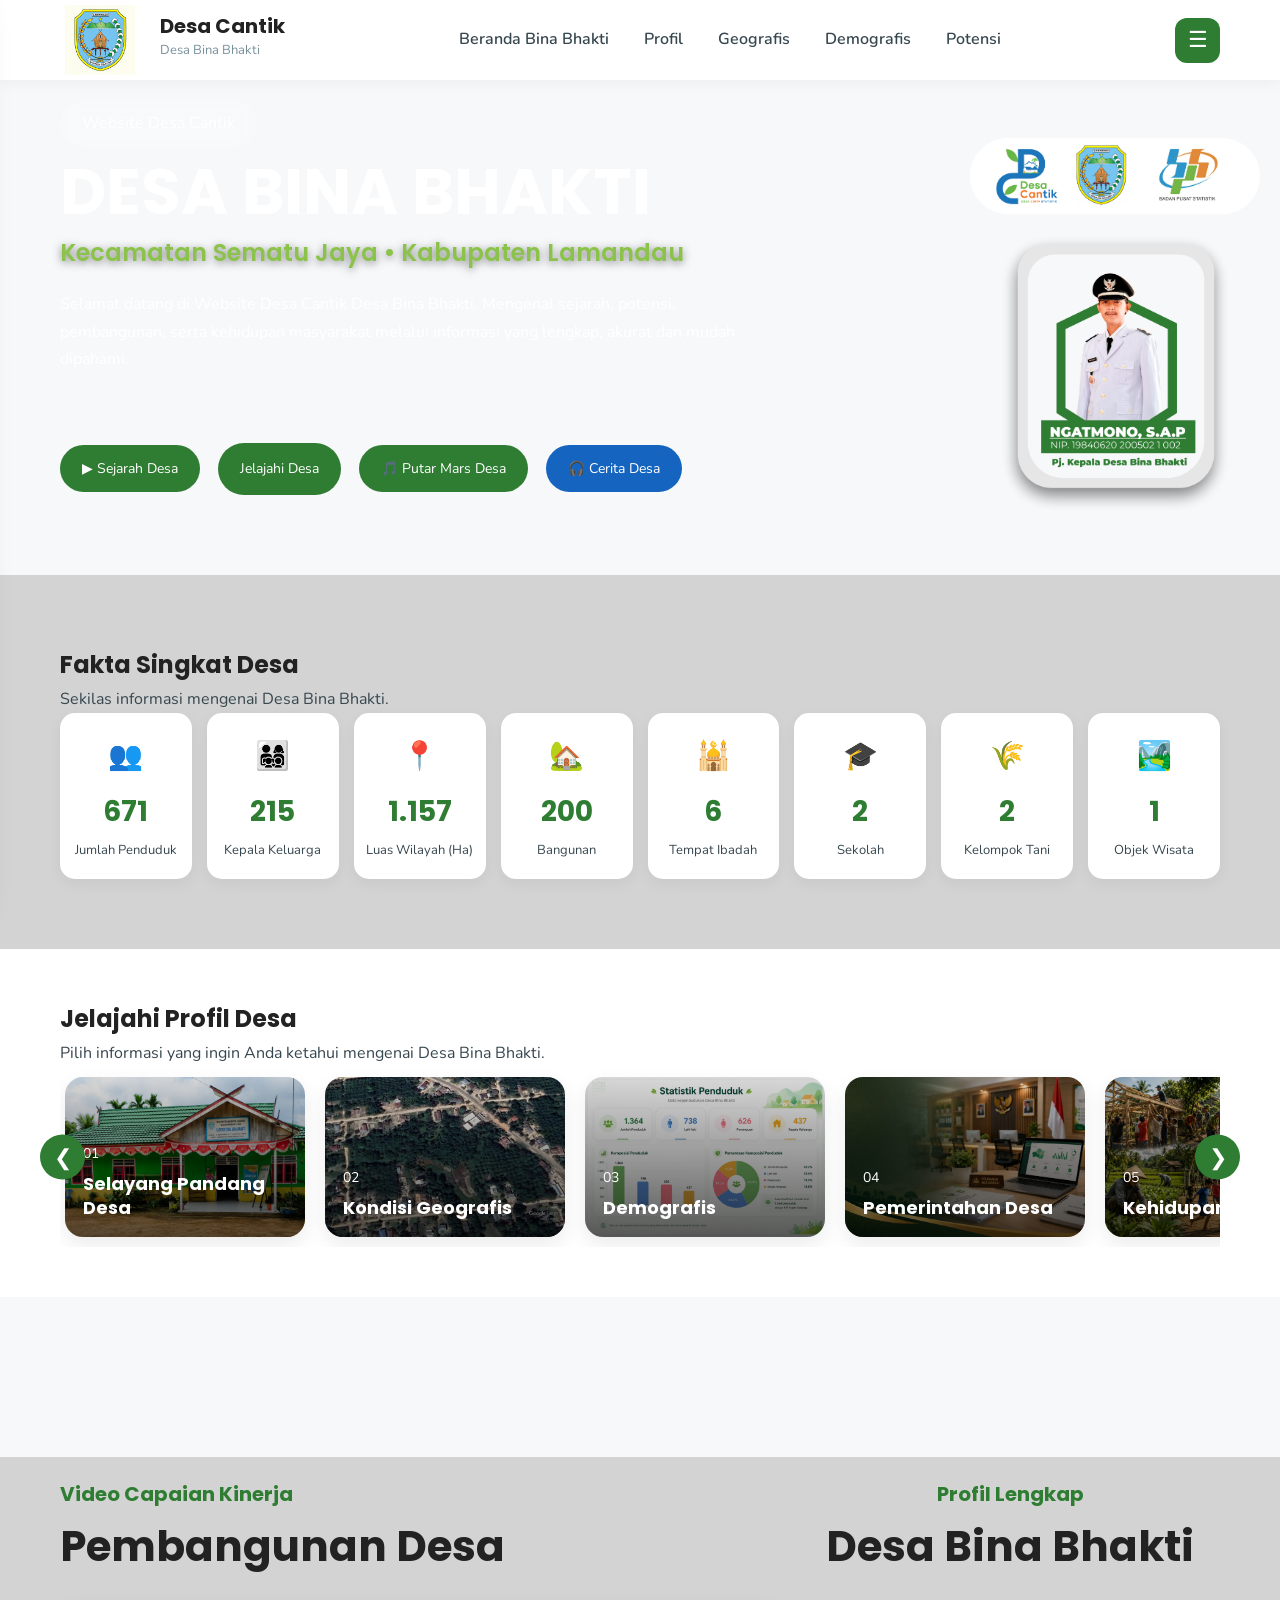
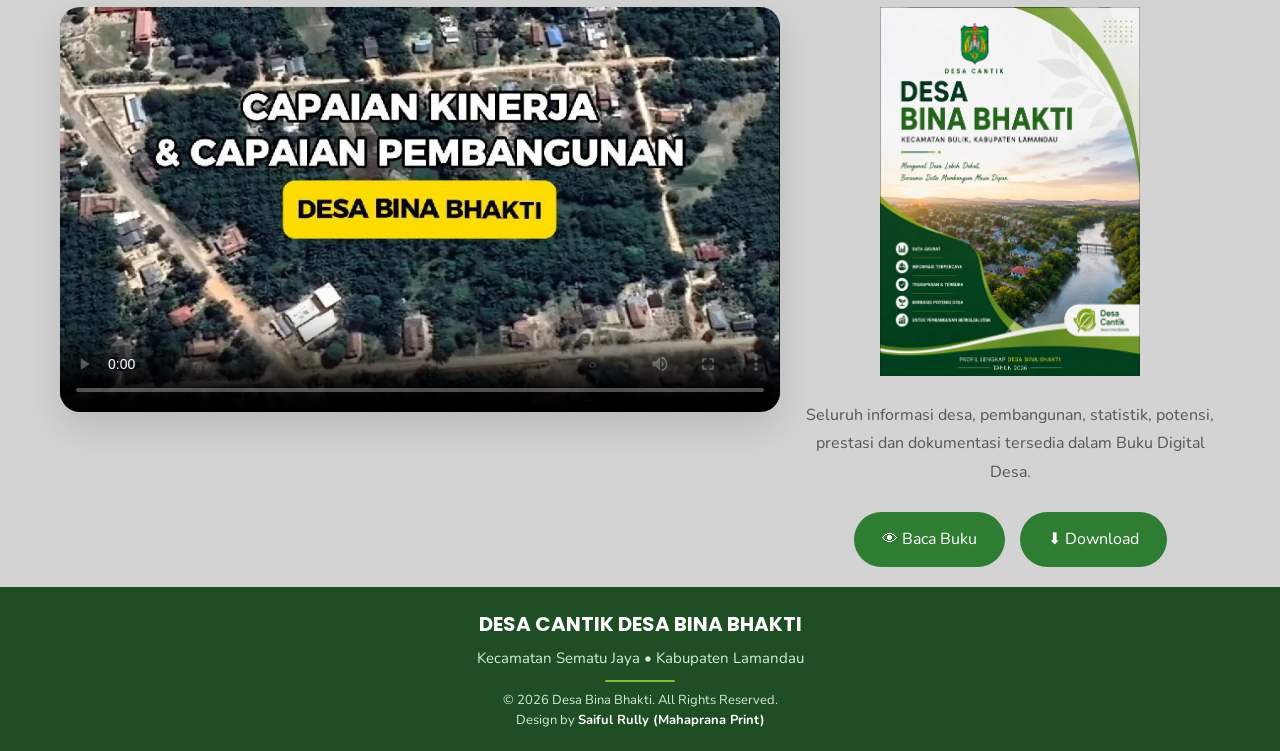
==== index.html @ 1123579a "Website Desa Cantik Bina Bhakti" ====
<!DOCTYPE html>
<html lang="id">

<head>

    <meta charset="UTF-8">
    <meta name="viewport" content="width=device-width, initial-scale=1.0">

    <title>Desa Cantik | Desa Bina Bhakti</title>

    <meta name="description" content="Website Desa Cantik Desa Bina Bhakti">

    <link rel="stylesheet" href="assets/style.css">

</head>

<body>

    <!-- =========================
         HEADER
    ========================== -->

    <header id="header">

    <div class="container">

        <div class="navbar">

            <!-- Logo -->

            <a href="#" class="logo" data-page="home">

                <img src="img/logo.gif" alt="Logo Desa">

                <div>

                    <h2>Desa Cantik</h2>

                    <span>Desa Bina Bhakti</span>

                </div>

            </a>

            <!-- Menu Desktop -->

            <nav class="menu">

                <a href="https://binabhakti.id/">Beranda Bina Bhakti</a>

                <a href="pages/profil.html" data-page="profil">Profil</a>

                <a href="pages/geografis.html" data-page="geografis">Geografis</a>

                <a href="pages/demografis.html" data-page="demografis">Demografis</a>

                <a href="pages/potensi.html" data-page="potensi">Potensi</a>


            </nav>

            <!-- Tombol Sidebar -->

            <button id="menuButton" onclick="toggleSidebar()">

                ☰

            </button>

        </div>

    </div>

</header>


    <!-- =========================
         SIDEBAR
    ========================== -->

    <aside id="sidebar">

    <div class="sidebar-header">

        <img src="img/logo.png" alt="Logo Desa">

        <h2>Desa Cantik</h2>

        <p>Desa Bina Bhakti</p>

    </div>

    <nav class="sidebar-menu">

        <a href="https://binabhakti.id/">🏠 Beranda</a>

        <a href="pages/profil.html" data-page="profil">📖 Profil Desa</a>

        <a href="pages/geografis.html" data-page="geografis">🗺 Geografis</a>

        <a href="pages/demografis.html" data-page="demografis">👨 Demografis</a>

        <a href="pages/pemerintahan.html" data-page="pemerintahan">🏛 Pemerintahan</a>

        <a href="pages/masyarakat.html" data-page="sosial">🤝 Sosial</a>

        <a href="pages/ekonomi.html" data-page="ekonomi">💰 Ekonomi</a>

        <a href="pages/potensi.html" data-page="potensi">🌾 Potensi</a>

        <a href="pages/pembangunan.html" data-page="pembangunan">🚧 Pembangunan</a>

        <a href="pages/desa-cantik.html" data-page="desa-cantik">📊 Desa Cantik</a>

        <a href="pages/prestasi.html" data-page="prestasi">🏆 Prestasi</a>

        <a href="pages/penutup.html" data-page="penutup">📞 Penutup</a>

    </nav>

</aside>
<div id="overlay" onclick="closeSidebar()"></div>


    <!-- =========================
         HERO
    ========================== -->

<section class="hero">

    <!-- Background Video -->

    <video class="hero-video"
           autoplay
           muted
           loop
           playsinline>

        <source src="video/hero.mp4" type="video/mp4">

    </video>

    <!-- Overlay -->

    <div class="hero-overlay"></div>

    <!-- Isi Hero -->

    <div class="container">

        <div class="hero-content">

            <span class="hero-tag">
                Website Desa Cantik
            </span>

            <h1>DESA BINA BHAKTI</h1>

            <h3>Kecamatan Sematu Jaya • Kabupaten Lamandau</h3>

            <p>
                Selamat datang di Website Desa Cantik Desa Bina Bhakti.
                Mengenal sejarah, potensi, pembangunan,
                serta kehidupan masyarakat melalui informasi
                yang lengkap, akurat dan mudah dipahami.
            </p>

            <div class="hero-button">

                <div class="hero-button">


    <button class="btn" onclick="openModal()">

        ▶ Sejarah Desa

    </button>



    <a href="#statistik" class="btn btn-outline">

        Jelajahi Desa

    </a>



    <button class="btn btn-mars"
            onclick="playMars()"
            id="marsBtn">

        🎵 Putar Mars Desa

    </button>



    <button class="btn btn-cerita"
            onclick="playCerita()"
            id="ceritaBtn">

        🎧 Cerita Desa

    </button>



</div>





<audio id="marsAudio">

    <source src="audio/mars-desa.mp3"
            type="audio/mpeg">

</audio>



<audio id="ceritaAudio">

    <source src="audio/cerita-desa.mp3"
            type="audio/mpeg">

</audio>

        <!-- FOTO KEPALA DESA -->

        <img src="img/kepala-desa.png"
             alt="Kepala Desa"
             class="hero-kades">

    </div>

</section>

<!-- =========================
     FAKTA SINGKAT DESA
========================== -->

<section id="statistik">

    <div class="container">

        <div class="section-title">

            <h2>Fakta Singkat Desa</h2>

            <p>

                Sekilas informasi mengenai Desa Bina Bhakti.

            </p>

        </div>

        <div class="fakta-grid">


    <div class="fakta-card">

        <div class="icon">👥</div>

        <h3 class="counter" data-target="1364">0</h3>

        <span>Jumlah Penduduk</span>

    </div>





    <div class="fakta-card">

        <div class="icon">👨‍👩‍👧‍👦</div>

        <h3 class="counter" data-target="437">0</h3>

        <span>Kepala Keluarga</span>

    </div>





    <div class="fakta-card">

        <div class="icon">📍</div>

        <h3 class="counter" data-target="2353">0</h3>

        <span>Luas Wilayah (Ha)</span>

    </div>





    <div class="fakta-card">

        <div class="icon">🏡</div>

        <h3 class="counter" data-target="405">0</h3>

        <span>Bangunan</span>

    </div>





    <div class="fakta-card">

        <div class="icon">🕌</div>

        <h3 class="counter" data-target="12">0</h3>

        <span>Tempat Ibadah</span>

    </div>





    <div class="fakta-card">

        <div class="icon">🎓</div>

        <h3 class="counter" data-target="4">0</h3>

        <span>Sekolah</span>

    </div>





    <div class="fakta-card">

        <div class="icon">🌾</div>

        <h3 class="counter" data-target="3">0</h3>

        <span>Kelompok Tani</span>

    </div>





    <div class="fakta-card">

        <div class="icon">🏞️</div>

        <h3 class="counter" data-target="1">0</h3>

        <span>Objek Wisata</span>

    </div>


</div>

</section>

<!-- ==========================================================
     JELAJAHI PROFIL DESA
========================================================== -->

<section id="jelajah">

    <div class="container">

        <div class="section-title">

            <h2>Jelajahi Profil Desa</h2>

            <p>
                Pilih informasi yang ingin Anda ketahui mengenai Desa Bina Bhakti.
            </p>

        </div>

        <div class="jelajah-wrapper">

            <button class="slider-btn prev" onclick="slideJelajah(-300)">
                ❮
            </button>

            <div class="jelajah-slider" id="jelajahSlider">

                <a href="pages/profil.html"
                    class="jelajah-card">
                    <div class="card-image profil-img"></div>
                    <div class="card-overlay"></div>
                    <div class="card-content">
                        <span>01</span>
                        <h3>Selayang Pandang Desa</h3>
                    </div>
                </a>

                <a href="pages/geografis.html"
                    class="jelajah-card">
                    <div class="card-image geografis-img"></div>
                    <div class="card-overlay"></div>
                    <div class="card-content">
                        <span>02</span>
                        <h3>Kondisi Geografis</h3>
                    </div>
                </a>

                <a href="pages/demografis.html"
                    class="jelajah-card">
                    <div class="card-image demografis-img"></div>
                    <div class="card-overlay"></div>
                    <div class="card-content">
                        <span>03</span>
                        <h3>Demografis</h3>
                    </div>
                </a>

                <a href="pages/pemerintahan.html"
                    class="jelajah-card">
                    <div class="card-image pemerintahan-img"></div>
                    <div class="card-overlay"></div>
                    <div class="card-content">
                        <span>04</span>
                        <h3>Pemerintahan Desa</h3>
                    </div>
                </a>

                <a href="pages/masyarakat.html"
                    class="jelajah-card">
                    <div class="card-image masyarakat-img"></div>
                    <div class="card-overlay"></div>
                    <div class="card-content">
                        <span>05</span>
                        <h3>Kehidupan Sosial</h3>
                    </div>
                </a>

                <a href="pages/ekonomi.html"
                    class="jelajah-card">
                    <div class="card-image ekonomi-img"></div>
                    <div class="card-overlay"></div>
                    <div class="card-content">
                        <span>06</span>
                        <h3>Perekonomian Desa</h3>
                    </div>
                </a>

                <a href="pages/sarana.html"
                    class="jelajah-card">
                    <div class="card-image sarana-img"></div>
                    <div class="card-overlay"></div>
                    <div class="card-content">
                        <span>07</span>
                        <h3>Sarana & Prasarana</h3>
                    </div>
                </a>

                <a href="pages/potensi.html"
                    class="jelajah-card">
                    <div class="card-image potensi-img"></div>
                    <div class="card-overlay"></div>
                    <div class="card-content">
                        <span>08</span>
                        <h3>Potensi Desa</h3>
                    </div>
                </a>

                <a href="pages/pembangunan.html"
                    class="jelajah-card">
                    <div class="card-image pembangunan-img"></div>
                    <div class="card-overlay"></div>
                    <div class="card-content">
                        <span>09</span>
                        <h3>Pembangunan Desa</h3>
                    </div>
                </a>

                <a href="pages/desa-cantik.html"
                    class="jelajah-card">
                    <div class="card-image desa-cantik-img"></div>
                    <div class="card-overlay"></div>
                    <div class="card-content">
                        <span>10</span>
                        <h3>Statistik Desa</h3>
                    </div>
                </a>

                <a href="pages/desa-cantik.html"
                    class="jelajah-card">
                    <div class="card-image prestasi-img"></div>
                    <div class="card-overlay"></div>
                    <div class="card-content">
                        <span>11</span>
                        <h3>Prestasi & Penghargaan</h3>
                    </div>
                </a>

                
                <a href="pages/desa-cantik.html"
                    class="jelajah-card">
                    <div class="card-image penutup-img"></div>
                    <div class="card-overlay"></div>
                    <div class="card-content">
                        <span>12</span>
                        <h3>Penutup</h3>
                    </div>
                </a>

            </div>

            <button class="slider-btn next" onclick="slideJelajah(300)">
                ❯
            </button>

        </div>

    </div>

</section>

    <!-- =========================
         VIDEO SEJARAH
    ========================== -->

    <section id="video">

    </section>


<!-- ==========================================================
     VIDEO & BUKU DIGITAL
========================================================== -->

<section id="ebook">

    <div class="container">

        <div class="ebook-grid">

            <!-- ================= VIDEO ================= -->

            <div class="video-box">

                <h2>Video Capaian Kinerja</h2>

                <h1>Pembangunan Desa</h1>

                <div class="video-preview">

                    <video
                        controls
                        poster="img/video-cover.webp">

                        <source src="video/pembangunan.mp4" type="video/mp4">

                    </video>

                </div>

            </div>

            <!-- ================= PDF ================= -->

            <div class="pdf-box">

                <h2>Profil Lengkap</h2>

                <h1>Desa Bina Bhakti</h1>

                <img
                    src="img/ebook-cover.webp"
                    class="pdf-cover"
                    alt="Buku Digital">

                <p>

                    Seluruh informasi desa,
                    pembangunan,
                    statistik,
                    potensi,
                    prestasi
                    dan dokumentasi
                    tersedia dalam
                    Buku Digital Desa.

                </p>

                <div class="ebook-button">

                    <a href="dokumen/profil-desa.pdf"
                       target="_blank"
                       class="btn">

                        👁 Baca Buku

                    </a>

                    <a href="dokumen/profil-desa.pdf"
                       download
                       class="btn btn-outline">

                        ⬇ Download

                    </a>

                </div>

            </div>

        </div>

    </div>

</section>

    <!-- =========================
         AUDIO PLAYER
    ========================== -->

    <div id="audioPlayer">

    </div>


    <!-- =========================
         LOADING
    ========================== -->

    <div id="loading">

    </div>


<!-- =========================
     MODAL VIDEO
========================== -->

<div id="modal">

    <div class="modal-content">

        <button class="close-modal" onclick="closeModal()">

            ✕

        </button>

        <video
            id="videoSejarah"
            controls
            preload="metadata"
            playsinline>

            <source src="video/sejarah-desa.mp4" type="video/mp4">

            Browser Anda tidak mendukung video.

        </video>

    </div>

</div>


    <!-- =========================
         BACK TO TOP
    ========================== -->

    <button id="backToTop">

        ↑

    </button>


    <!-- =========================
         JAVASCRIPT
    ========================== -->

    <script src="assets/app.js"></script>

</body>

</html>

<!-- ==========================================================
     FOOTER
========================================================== -->

<footer class="footer">

    <div class="container">

        <h3>DESA CANTIK DESA BINA BHAKTI</h3>

        <p>
            Kecamatan Sematu Jaya • Kabupaten Lamandau
        </p>

        <div class="footer-line"></div>

        <small>

            © 2026 Desa Bina Bhakti. All Rights Reserved.<br>
            Design by <strong>Saiful Rully (Mahaprana Print)</strong>

        </small>

    </div>

</footer>
---- assets/style.css ----
/* ==========================================================
   DESA CANTIK FRAMEWORK
   STYLE.CSS
========================================================== */


/* ==========================================================
   IMPORT FONT
========================================================== */

@import url('https://fonts.googleapis.com/css2?family=Poppins:wght@300;400;500;600;700;800&family=Nunito:wght@300;400;500;600;700;800&display=swap');


/* ==========================================================
   ROOT
========================================================== */

:root{

    --primary:#2E7D32;
    --primary-dark:#1B5E20;
    --primary-light:#66BB6A;

    --white:#FFFFFF;
    --black:#222222;

    --bg:#F7F8FA;

    --text:#37474F;
    --text-light:#78909C;

    --border:#E5E7EB;

    --shadow:0 8px 25px rgba(0,0,0,.08);

    --radius:18px;

    --transition:.3s;

    --container:1200px;

}


/* ==========================================================
   RESET
========================================================== */

*{

    margin:0;
    padding:0;
    box-sizing:border-box;

}

html{

    scroll-behavior:smooth;

}

body{

    font-family:'Nunito',sans-serif;

    font-size:16px;

    color:var(--text);

    background:var(--bg);

    overflow-x:hidden;

    line-height:1.7;

}


/* ==========================================================
   CONTAINER
========================================================== */

.container{

    width:100%;

    max-width:var(--container);

    margin:auto;

    padding:0 20px;

}


/* ==========================================================
   IMAGE
========================================================== */

img{

    width:100%;

    display:block;

}


/* ==========================================================
   LINK
========================================================== */

a{

    color:inherit;

    text-decoration:none;

}


/* ==========================================================
   BUTTON
========================================================== */

button{

    border:none;

    outline:none;

    cursor:pointer;

    font-family:inherit;

}


/* ==========================================================
   HEADER
========================================================== */

#header{

    position:fixed;

    top:0;

    left:0;

    width:100%;

    height:80px;

    background:rgba(255,255,255,.95);

    backdrop-filter:blur(15px);

    box-shadow:0 2px 15px rgba(0,0,0,.05);

    z-index:999;

}

.navbar{

    height:80px;

    display:flex;

    justify-content:space-between;

    align-items:center;

}

/* ==========================================================
   LOGO
========================================================== */

.logo{

    display:flex;

    align-items:center;

    gap:20px;

}

.logo img{

    width:80px;

    height:70px;

    object-fit:contain;

}

.logo h2{

    font-size:20px;

    line-height:1;

}

.logo span{

    font-size:13px;

    color:var(--text-light);

}

/* ==========================================================
   MENU
========================================================== */

.menu{

    display:flex;

    gap:35px;

}

.menu a{

    font-weight:600;

    transition:.3s;

}

.menu a:hover{

    color:var(--primary);

}

/* ==========================================================
   MENU BUTTON
========================================================== */

#menuButton{

    width:45px;

    height:45px;

    border-radius:12px;

    background:var(--primary);

    color:#fff;

    font-size:22px;

    display:flex;

    justify-content:center;

    align-items:center;

}

/* ==========================================================
   MOBILE
========================================================== */

@media(max-width:992px){

    .menu{

        display:none;

    }

}


/* ==========================================================
   SIDEBAR
========================================================== */

#sidebar{

    position:fixed;

    top:0;

    left:-300px;

    width:280px;

    height:100vh;

    background:#FFFFFF;

    box-shadow:0 10px 30px rgba(0,0,0,.15);

    transition:.35s;

    z-index:2000;

    overflow-y:auto;

}

#sidebar.active{

    left:0;

}


/* HEADER */

.sidebar-header{

    padding:35px 25px;

    text-align:center;

    border-bottom:1px solid #EEEEEE;

}

.sidebar-header img{

    width:80px;

    margin:auto;

    margin-bottom:15px;

}

.sidebar-header h2{

    font-size:22px;

}

.sidebar-header p{

    color:var(--text-light);

}


/* MENU */

.sidebar-menu{

    display:flex;

    flex-direction:column;

    padding:15px;

}

.sidebar-menu a{

    padding:15px 18px;

    margin-bottom:8px;

    border-radius:12px;

    transition:.3s;

    font-weight:600;

}

.sidebar-menu a:hover{

    background:var(--primary);

    color:#FFFFFF;

}


/* ==========================================================
   CONTENT
========================================================== */

#content{

    min-height:100vh;

    margin-top:80px;

}


/* ==========================================================
   SECTION
========================================================== */

section{

    padding:80px 0;

}


/* ==========================================================
   TITLE
========================================================== */

h1,h2,h3,h4{

    font-family:'Poppins',sans-serif;

    color:var(--black);

}


/* ==========================================================
   CARD
========================================================== */

.card{

    background:#fff;

    border-radius:var(--radius);

    box-shadow:var(--shadow);

    padding:30px;

}


/* ==========================================================
   BUTTON
========================================================== */

.btn{

    display:inline-block;

    padding:14px 28px;

    background:var(--primary);

    color:#fff;

    border-radius:50px;

    transition:var(--transition);

}

.btn:hover{

    background:var(--primary-dark);

}


/* ==========================================================
   FOOTER
========================================================== */

#footer{

    background:#fff;

    padding:60px 0;

}


/* ==========================================================
   AUDIO
========================================================== */

#audioPlayer{

    position:fixed;

    bottom:20px;

    left:20px;

    z-index:900;

}


/* ==========================================================
   MODAL VIDEO
========================================================== */

#modal{

    position:fixed;

    inset:0;

    display:none;

    justify-content:center;

    align-items:center;

    background:rgba(0,0,0,.85);

    z-index:9999;

}

.modal-content{

    width:90%;

    max-width:900px;

    position:relative;

}

.modal-content video{

    width:100%;

    border-radius:15px;

    display:block;

}

.close-modal{

    position:absolute;

    top:15px;

    right:15px;

    width:50px;

    height:50px;

    border:none;

    border-radius:50%;

    background:rgba(0,0,0,.65);

    color:#FFFFFF;

    font-size:24px;

    cursor:pointer;

    z-index:10000;

    transition:.3s;

}

.close-modal:hover{

    background:#E53935;

    transform:rotate(90deg);

}

/* ==========================================================
   LOADING
========================================================== */

#loading{

    position:fixed;

    inset:0;

    background:#fff;

    display:flex;

    justify-content:center;

    align-items:center;

    z-index:99999;

}


/* ==========================================================
   BACK TO TOP
========================================================== */

#backToTop{

    position:fixed;

    right:25px;

    bottom:25px;

    width:50px;

    height:50px;

    border-radius:50%;

    background:var(--primary);

    color:#fff;

    display:none;

}


/* ==========================================================
   RESPONSIVE
========================================================== */

@media(max-width:992px){

    .container{

        padding:0 16px;

    }

}

@media(max-width:768px){

    section{

        padding:60px 0;

    }

}

@media(max-width:576px){

    body{

        font-size:15px;

    }

}



/* ==========================================================
   HERO
========================================================== */

.hero{

    position:relative;

    display:flex;

    align-items:center;

    overflow:hidden;

    padding:100px 0 80px;

}

.hero-video{

    position:absolute;

    top:0;

    left:0;

    width:100%;

    height:80%;

    object-fit:cover;

}

.hero-overlay{

    position:absolute;

    inset:0;

}

.hero-content{

    position:relative;

    z-index:2;

    max-width:900px;

    color:#fff;

}

.hero-tag{

    display:inline-block;

    padding:10px 22px;

    border-radius:50px;

    background:rgba(255,255,255,.15);

    backdrop-filter:blur(8px);

    margin-bottom:10px;

}

.hero h1{

    font-size:64px;

    margin-bottom:5px;

    line-height:1.1;

    color:#fff;

}

.hero h3{

    font-size:24px;

    font-weight:600;

    margin-bottom:18px;

    color:#8BC34A;

    text-shadow:0 2px 8px rgba(0,0,0,.5);

}

.hero p{

    max-width:700px;

    line-height:1.7;

    margin-bottom:28px;

}

/* ==========================================================
   HERO BUTTON
========================================================== */

.hero-button{

    display:flex;

    align-items:center;

    gap:18px;

    flex-wrap:nowrap;

    margin-top:35px;

}


.hero-button .btn{

    padding:14px 22px;

    font-size:14px;

    white-space:nowrap;

}


.hero .container{

    position:relative;

}

.hero-kades{

    position:absolute;

    right:-400px;

    bottom:-30px;

    width:270px;

    z-index:5;

}


.hero-kades{

    position:absolute;

    right:-300px;

    bottom:-30px;

    width:290px;

    z-index:5;

}
/* ==========================================================
   HERO LOGO
========================================================== */

.hero-logo{

    width:130px;

    height:130px;

    margin:0 auto 25px;

}

.hero-logo img{

    width:100%;

    height:100%;

    object-fit:contain;

    display:block;

    filter:drop-shadow(0 8px 20px rgba(0,0,0,.35));

}

/* ==========================================================
   HERO MUSIC
========================================================== */

.hero-music{

    margin-top:25px;

}


.hero-music button{

    border:none;

    padding:14px 28px;

    border-radius:40px;

    background:rgba(14, 255, 54, 0.18);

    backdrop-filter:rgba(14, 255, 54, 0.18);

    color:#226d00;

    font-size:16px;

    cursor:pointer;

    transition:.3s;

}


.hero-music button:hover{

    background:#00ff6a;

    color:#2E7D32;

    transform:translateY(-3px);

}

/* ==========================================================
   BUTTON CERITA DESA
========================================================== */


.btn-cerita{

    background:#1565C0 !important;

    color:#FFFFFF !important;

}


.btn-cerita:hover{

    background:#FFFFFF !important;

    color:#1565C0 !important;

}

/* ==========================================================
   FAKTA SINGKAT
========================================================== */

#statistik{

    padding:70px 0;

    background:#d3d3d3;

}

.fakta-grid{

    display:grid;

    grid-template-columns:repeat(8,1fr);

    gap:15px;

}

.fakta-card{

    background:#FFFFFF;

    border-radius:15px;

    padding:20px 10px;

    text-align:center;

    box-shadow:0 5px 15px rgba(0,0,0,.05);

    transition:.3s;

}

.fakta-card:hover{

    transform:translateY(-8px);

}

.fakta-card .icon{

    font-size:28px;

    margin-bottom:8px;

}

.fakta-card h3{

    font-size:28px;

    color:#2E7D32;

    margin-bottom:5px;

}

.fakta-card span{

    display:block;

    font-size:13px;

    line-height:1.4;

}

@media(max-width:800px){

    .fakta-grid{

        grid-template-columns:repeat(4,1fr);

    }

}

@media(max-width:768px){

    .fakta-grid{

        grid-template-columns:repeat(2,1fr);

    }

}

/* ==========================================================
   JELAJAHI DESA
========================================================== */

#jelajah{

    padding: 50px 0;

    background:#fff;

}

.jelajah-wrapper{

    position:relative;

}

.jelajah-slider{

    display:flex;

    gap:20px;

    overflow-x:auto;

    scroll-behavior:smooth;

    scrollbar-width:none;

    padding:10px 5px;

}

.jelajah-slider::-webkit-scrollbar{

    display:none;

}

.jelajah-card{

    flex:0 0 240px;

    height:160px;

    position:relative;

    border-radius:18px;

    overflow:hidden;

    box-shadow:0 8px 20px rgba(0,0,0,.08);

    transition:.3s;

}

.jelajah-card:hover{

    transform:translateY(-6px);

}

.card-image{

    position:absolute;

    inset:0;

    background:#d9e5d9;

}

.card-overlay{

    position:absolute;

    inset:0;

    background:linear-gradient(rgba(0,0,0,.15),rgba(0,0,0,.65));

}

.card-content{

    position:absolute;

    left:18px;

    right:18px;

    bottom:18px;

    z-index:2;

    color:#fff;

}

.card-content span{

    font-size:14px;

}

.card-content h3{

    color:#fff;

    font-size:18px;

    margin-top:5px;

    line-height:1.3;

}

.slider-btn{

    position:absolute;

    top:50%;

    transform:translateY(-50%);

    width:45px;

    height:45px;

    border-radius:50%;

    background:#2E7D32;

    color:#fff;

    font-size:22px;

    z-index:20;

    cursor:pointer;

}

.prev{

    left:-20px;

}

.next{

    right:-20px;

}

@media(max-width:768px){

    .slider-btn{

        display:none;

    }

}

/* ==========================================================
   FOTO CARD JELAJAH
========================================================== */


/* 01 SELAYANG PANDANG */

.profil-img{

    background-image:url("../img/kantor-desa.webp");

    background-size:cover;

    background-position:center;

}



/* 02 GEOGRAFIS */

.geografis-img{

    background-image:url("../img/geografis.webp");

    background-size:cover;

    background-position:center;

}

/* 03 DEMOGRAFIS */

.demografis-img{

    background-image:url("../img/demografis-banner.webp");

    background-size:cover;

    background-position:center;

}

/* 04 PEMERINTAHAN */

.pemerintahan-img{

    background-image:url("../img/pemerintahan.webp");

    background-size:cover;

    background-position:center;

}

/* 05 SOSIAL */

.masyarakat-img{

    background-image:url("../img/masyarakat.webp");

    background-size:cover;

    background-position:center;

}

/* 06 ekonomi */

.ekonomi-img{

    background-image:url("../img/perekonomian.webp");

    background-size:cover;

    background-position:center;

}

/* 07 sarana */

.sarana-img{

    background-image:url("../img/sarana.webp");

    background-size:cover;

    background-position:center;

}

/* 07 Potensi */

.potensi-img{

    background-image:url("../img/potensi.webp");

    background-size:cover;

    background-position:center;

}

/* 08 pembangunan */

.pembangunan-img{

    background-image:url("../img/pembangunan.webp");

    background-size:cover;

    background-position:center;

}

/* 09 desa cantik */

.desa-cantik-img{

    background-image:url("../img/desa-cantik.webp");

    background-size:cover;

    background-position:center;

}

/* 10 prestasi */

.prestasi-img{

    background-image:url("../img/juara.webp");

    background-size:cover;

    background-position:center;

}

/* 11 penutup */

.penutup-img{

    background-image:url("../img/penutup.webp");

    background-size:cover;

    background-position:center;

}

/*====================================================
    VIDEO & EBOOK
====================================================*/

#ebook{

    padding: 20px 0;

    background:#d3d3d3;

}

.ebook-grid{

    display:grid;

    grid-template-columns:1fr 420px;

    gap:20px;

    align-items:start;

}

.video-box h2,
.pdf-box h2{

    color:#2E7D32;

    font-size:20px;

    margin-bottom:0px;

}

.video-box h1,
.pdf-box h1{

    font-size:42px;

    margin-bottom:25px;

}

.video-preview{

    border-radius:20px;

    overflow:hidden;

    box-shadow:0 15px 35px rgba(0,0,0,.12);

}

.video-preview video{

    width:100%;

    display:block;

}

.pdf-box{

    text-align:center;

}

.pdf-cover{

    width:260px;

    margin:auto;

    display:block;

    margin-bottom:25px;

}

.pdf-box p{

    line-height:1.8;

    margin-bottom:25px;

    color:#555;

}

.ebook-button{

    display:flex;

    justify-content:center;

    gap:15px;

    flex-wrap:wrap;

}

@media(max-width:992px){

    .ebook-grid{

        grid-template-columns:1fr;

    }

    .video-box{

        margin-bottom:50px;

    }

    .pdf-cover{

        width:220px;

    }

}

/* ==========================================================
   FOOTER
========================================================== */

.footer{

    background:#1F4E24;

    color:#FFFFFF;

    text-align:center;

    padding:20px 20px;

}

.footer h3{

    color:#FFFFFF !important;

    font-size:20px;

    margin:0 0 5px;

}

.footer p{

    color:#D8EAD8;

    margin:0;

    font-size:15px;

}

.footer-line{

    width:70px;

    height:2px;

    background:#7BC043;

    margin:8px auto;

    border-radius:20px;

}

.footer small{

    display:block;

    color:#D8EAD8;

    font-size:13px;

    line-height:1.6;

}

.footer strong{

    color:#FFFFFF;

}
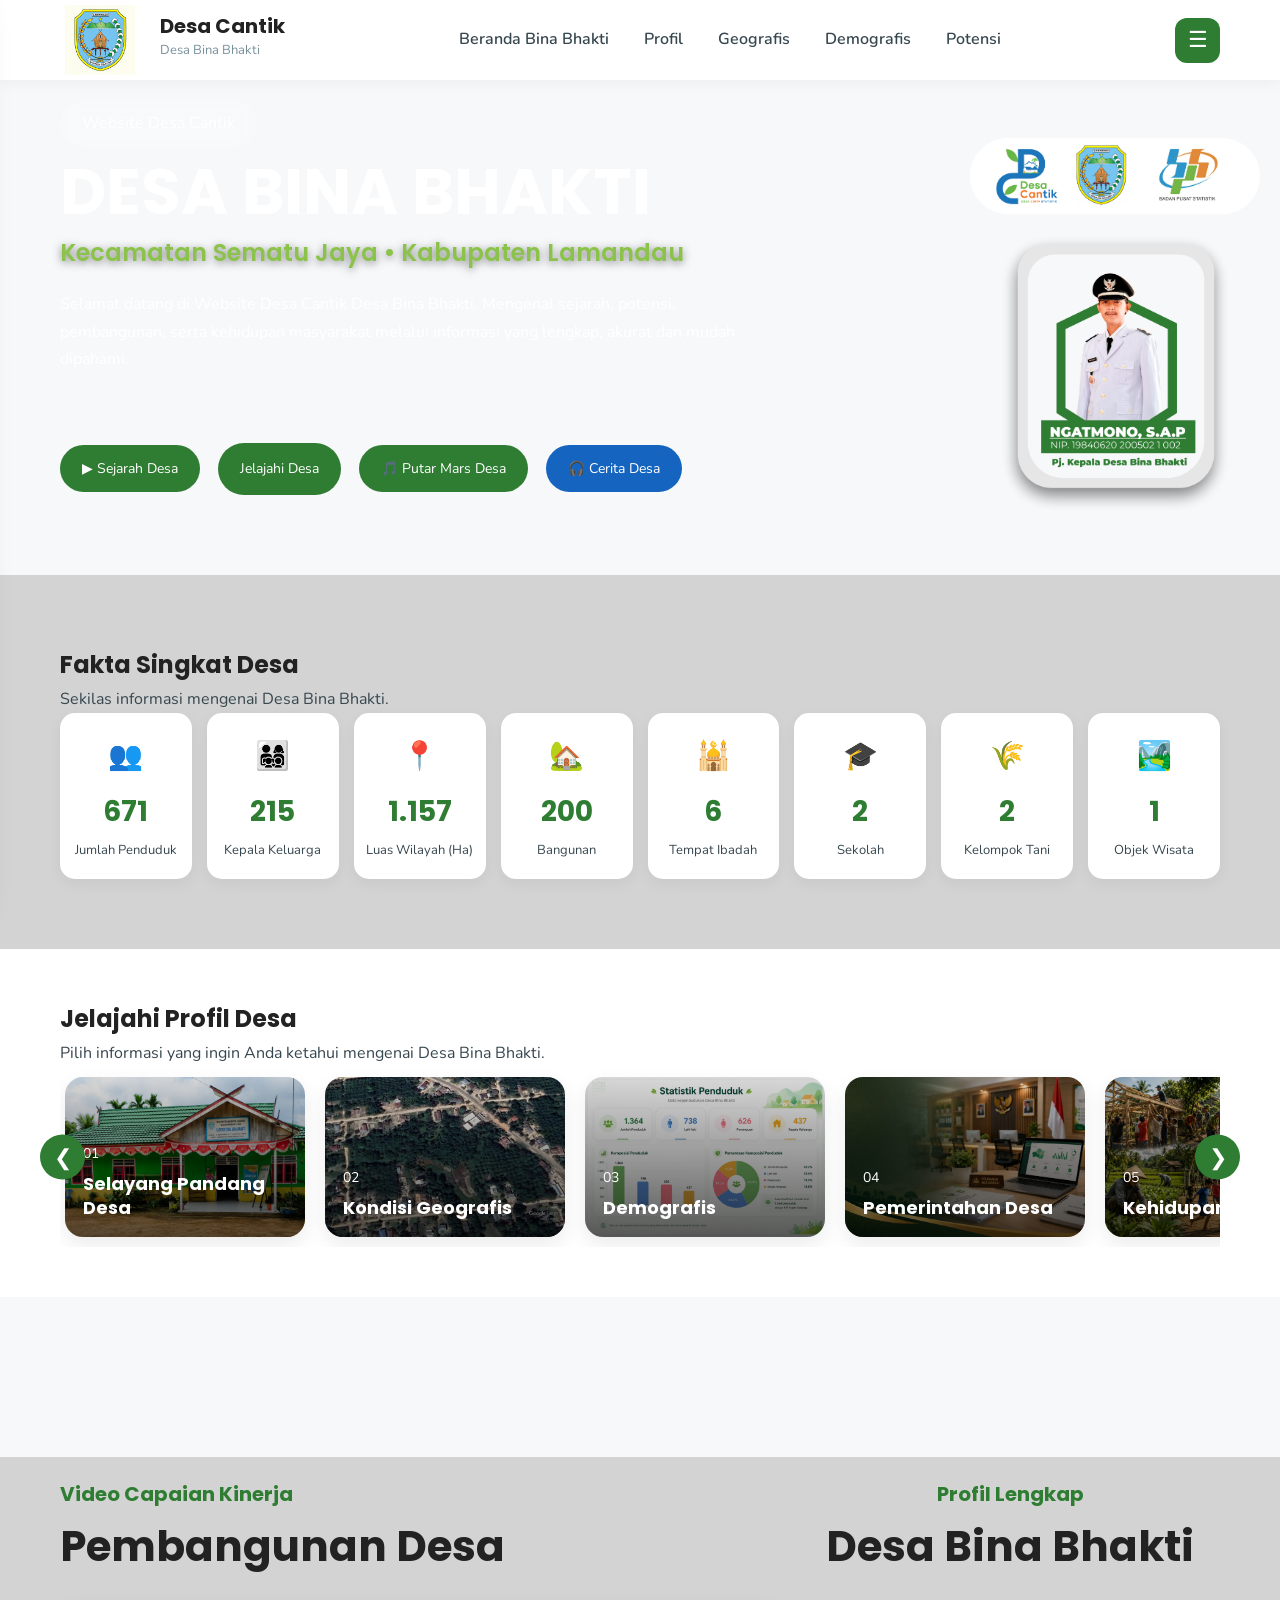
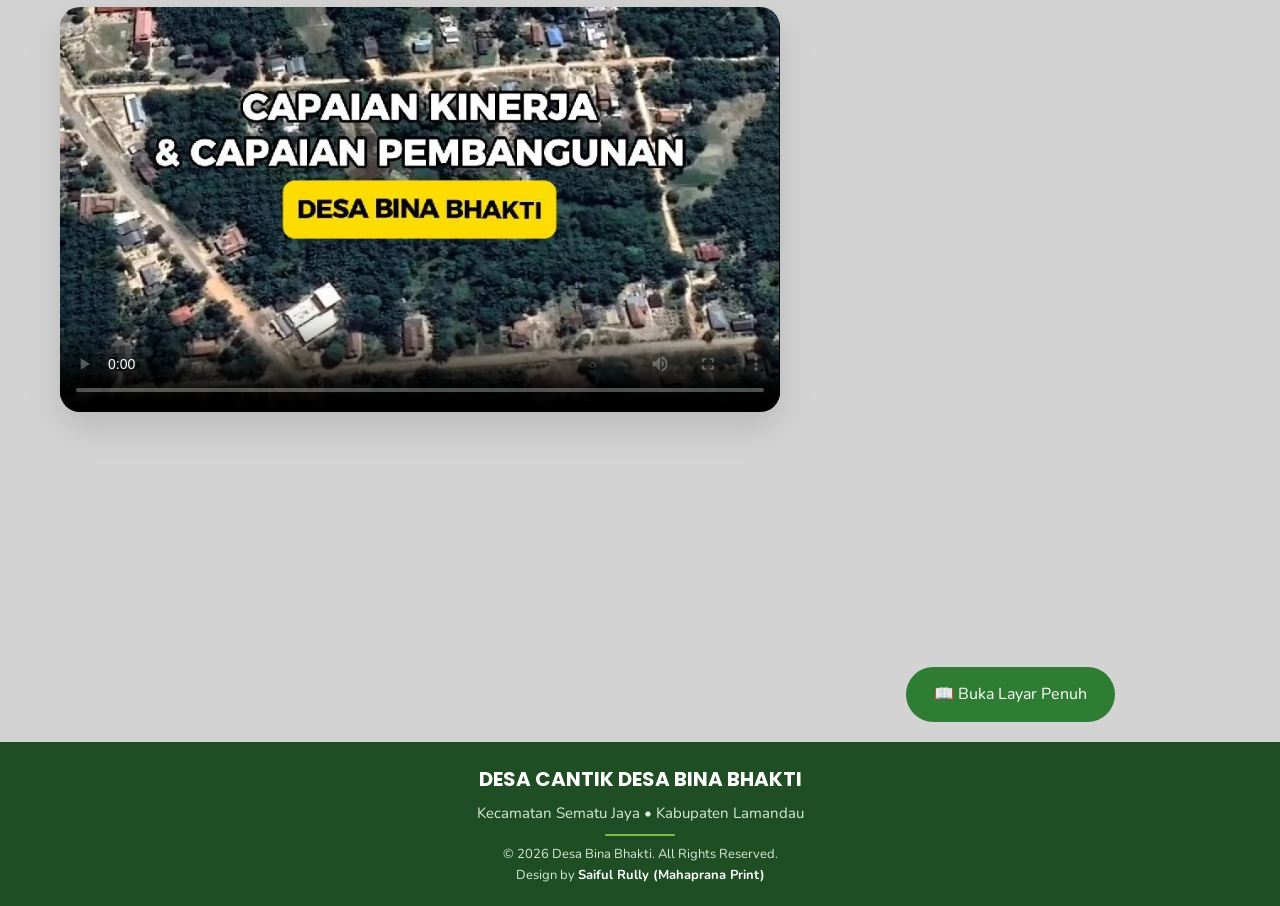
==== commit 20581d73: "Update index.html" ====
--- a/index.html
+++ b/index.html
@@ -582,39 +582,20 @@
 
                 <h1>Desa Bina Bhakti</h1>
 
-                <img
-                    src="img/ebook-cover.webp"
-                    class="pdf-cover"
-                    alt="Buku Digital">
-
-                <p>
-
-                    Seluruh informasi desa,
-                    pembangunan,
-                    statistik,
-                    potensi,
-                    prestasi
-                    dan dokumentasi
-                    tersedia dalam
-                    Buku Digital Desa.
-
-                </p>
+                <iframe
+                    src="https://drive.google.com/file/d/ID_FILE_ANDA/preview"
+                    width="100%"
+                    height="650"
+                    style="border:none;border-radius:15px;">
+                </iframe>
 
                 <div class="ebook-button">
 
-                    <a href="dokumen/profil-desa.pdf"
-                       target="_blank"
-                       class="btn">
-
-                        👁 Baca Buku
-
-                    </a>
-
-                    <a href="dokumen/profil-desa.pdf"
-                       download
-                       class="btn btn-outline">
-
-                        ⬇ Download
+                    <a href="https://drive.google.com/file/d/ID_FILE_ANDA/view"
+                    target="_blank"
+                    class="btn">
+
+                    📖 Buka Layar Penuh
 
                     </a>
 
--- a/assets/style.css
+++ b/assets/style.css
@@ -928,6 +928,100 @@
 
 }
 
+/* ==================================================
+   FIX HERO MOBILE FINAL
+================================================== */
+
+@media(max-width:768px){
+
+.hero{
+
+    min-height:100vh;
+    padding:70px 0 40px;
+    overflow:visible;
+
+}
+
+
+.hero-video{
+
+    height:100%;
+
+}
+
+
+.hero-content{
+
+    text-align:center;
+    margin:auto;
+
+}
+
+
+.hero-logo{
+
+    width:90px;
+    height:90px;
+    margin-bottom:15px;
+
+}
+
+
+.hero h1{
+
+    font-size:42px;
+    line-height:1;
+    margin-bottom:10px;
+
+}
+
+
+.hero h3{
+
+    font-size:18px;
+    margin-bottom:12px;
+
+}
+
+
+.hero p{
+
+    font-size:14px;
+    line-height:1.5;
+    margin-bottom:15px;
+
+}
+
+
+/* INI YANG KEMARIN TIDAK KENA */
+.hero-button{
+
+    display:flex;
+    justify-content:center;
+    flex-wrap:wrap;
+    gap:10px;
+    margin-top:20px;
+
+}
+
+
+.hero-button .btn,
+.hero-music button{
+
+    padding:12px 18px;
+    font-size:13px;
+
+}
+
+
+.hero-kades{
+
+    display:none;
+
+}
+
+}
+
 /* ==========================================================
    FAKTA SINGKAT
 ========================================================== */
@@ -1527,4 +1621,4 @@
 
     color:#FFFFFF;
 
-}+}
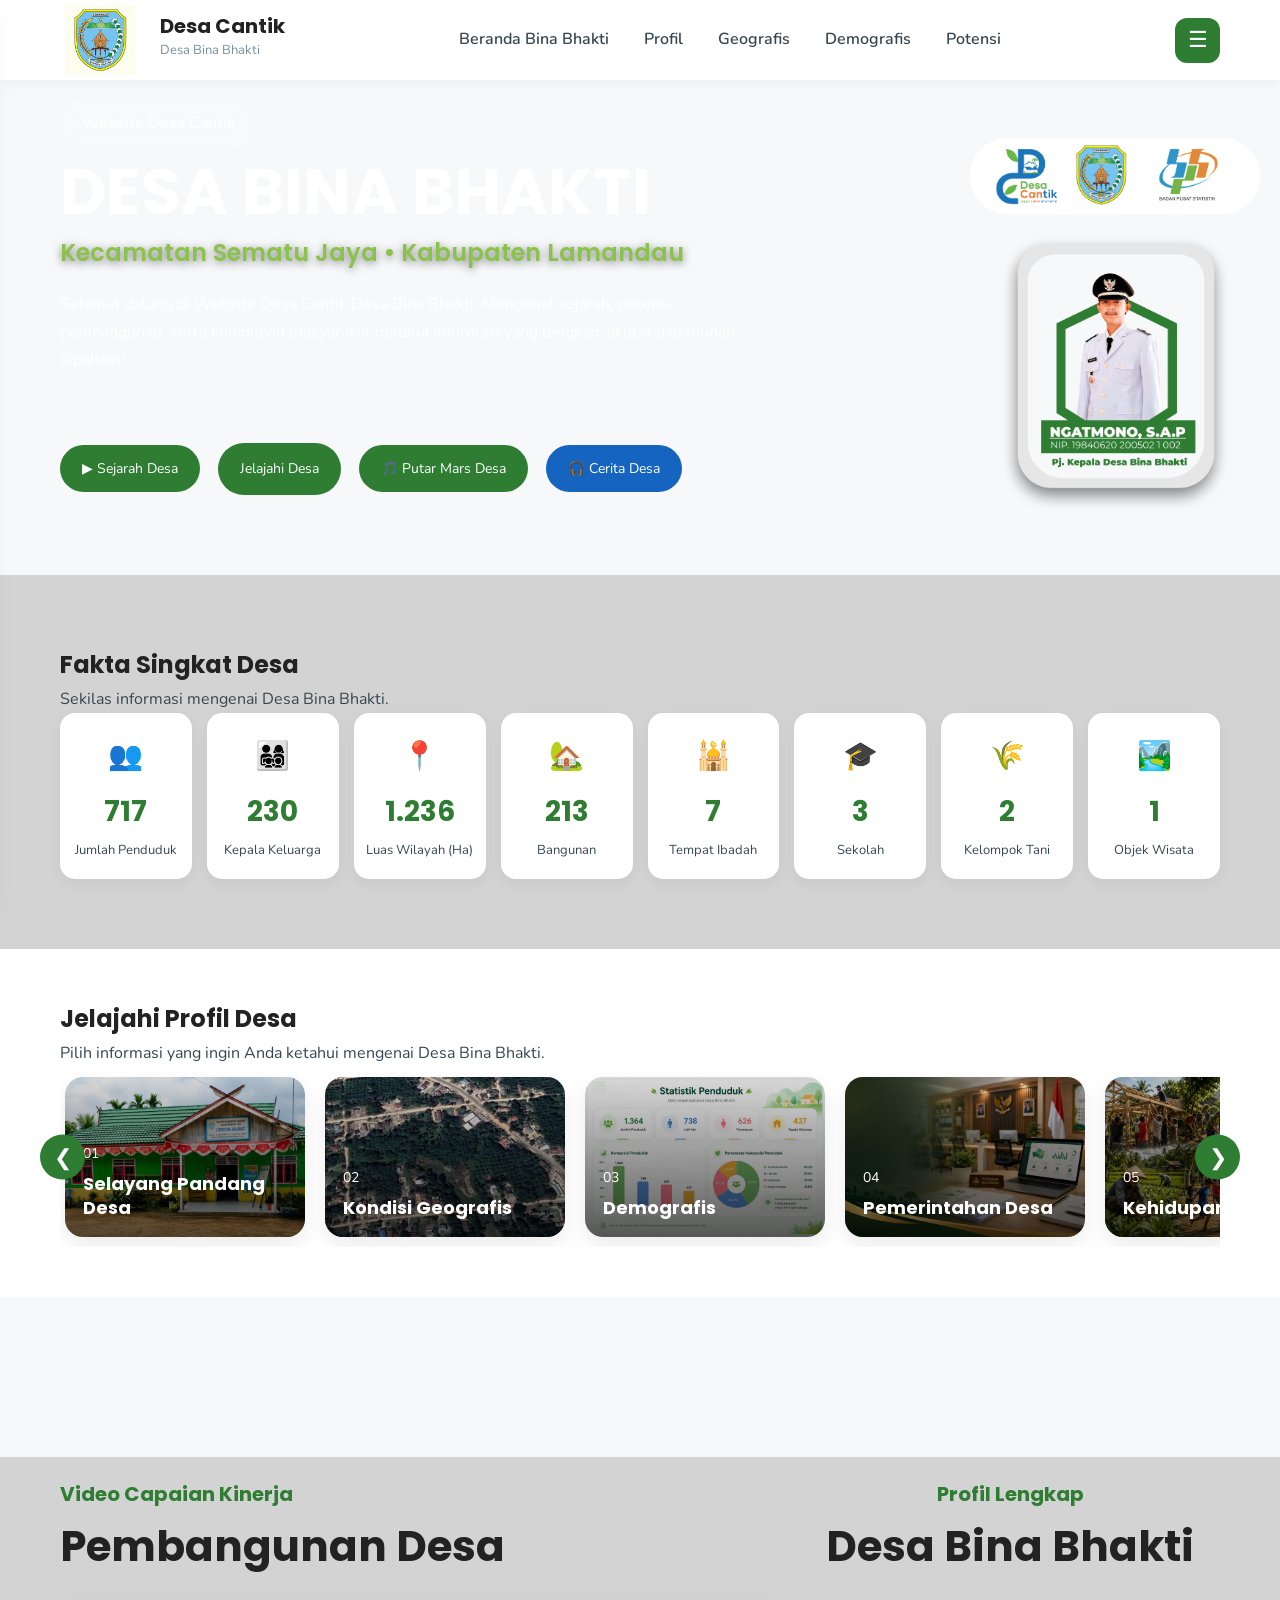
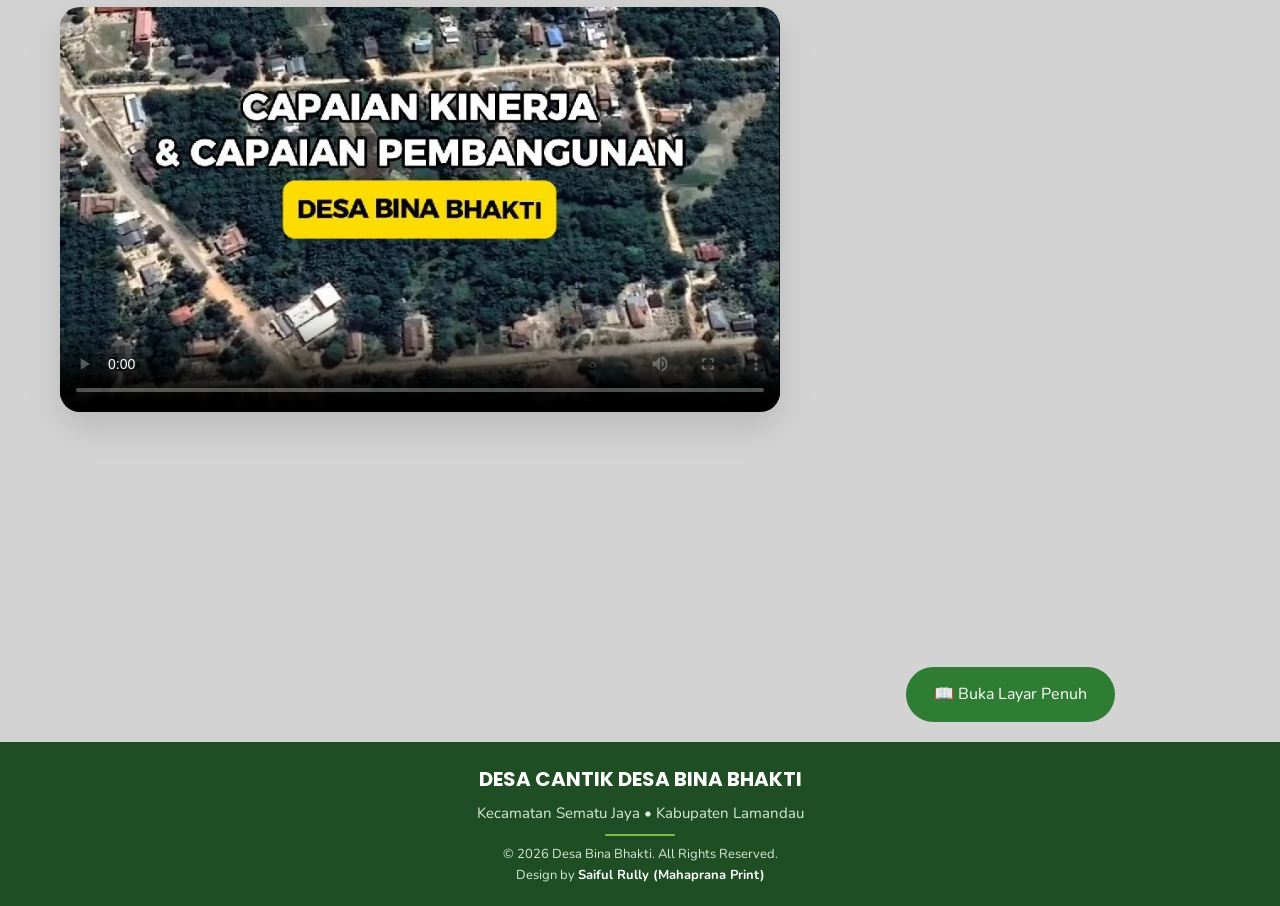
==== commit 2a14d753: "Update index.html" ====
--- a/index.html
+++ b/index.html
@@ -591,7 +591,7 @@
 
                 <div class="ebook-button">
 
-                    <a href="https://drive.google.com/file/d/ID_FILE_ANDA/view"
+                    <a href="https://drive.google.com/file/d/1WpsZSS9A2oWYWk1CP4yYUmplQYwBYre1/view"
                     target="_blank"
                     class="btn">
 
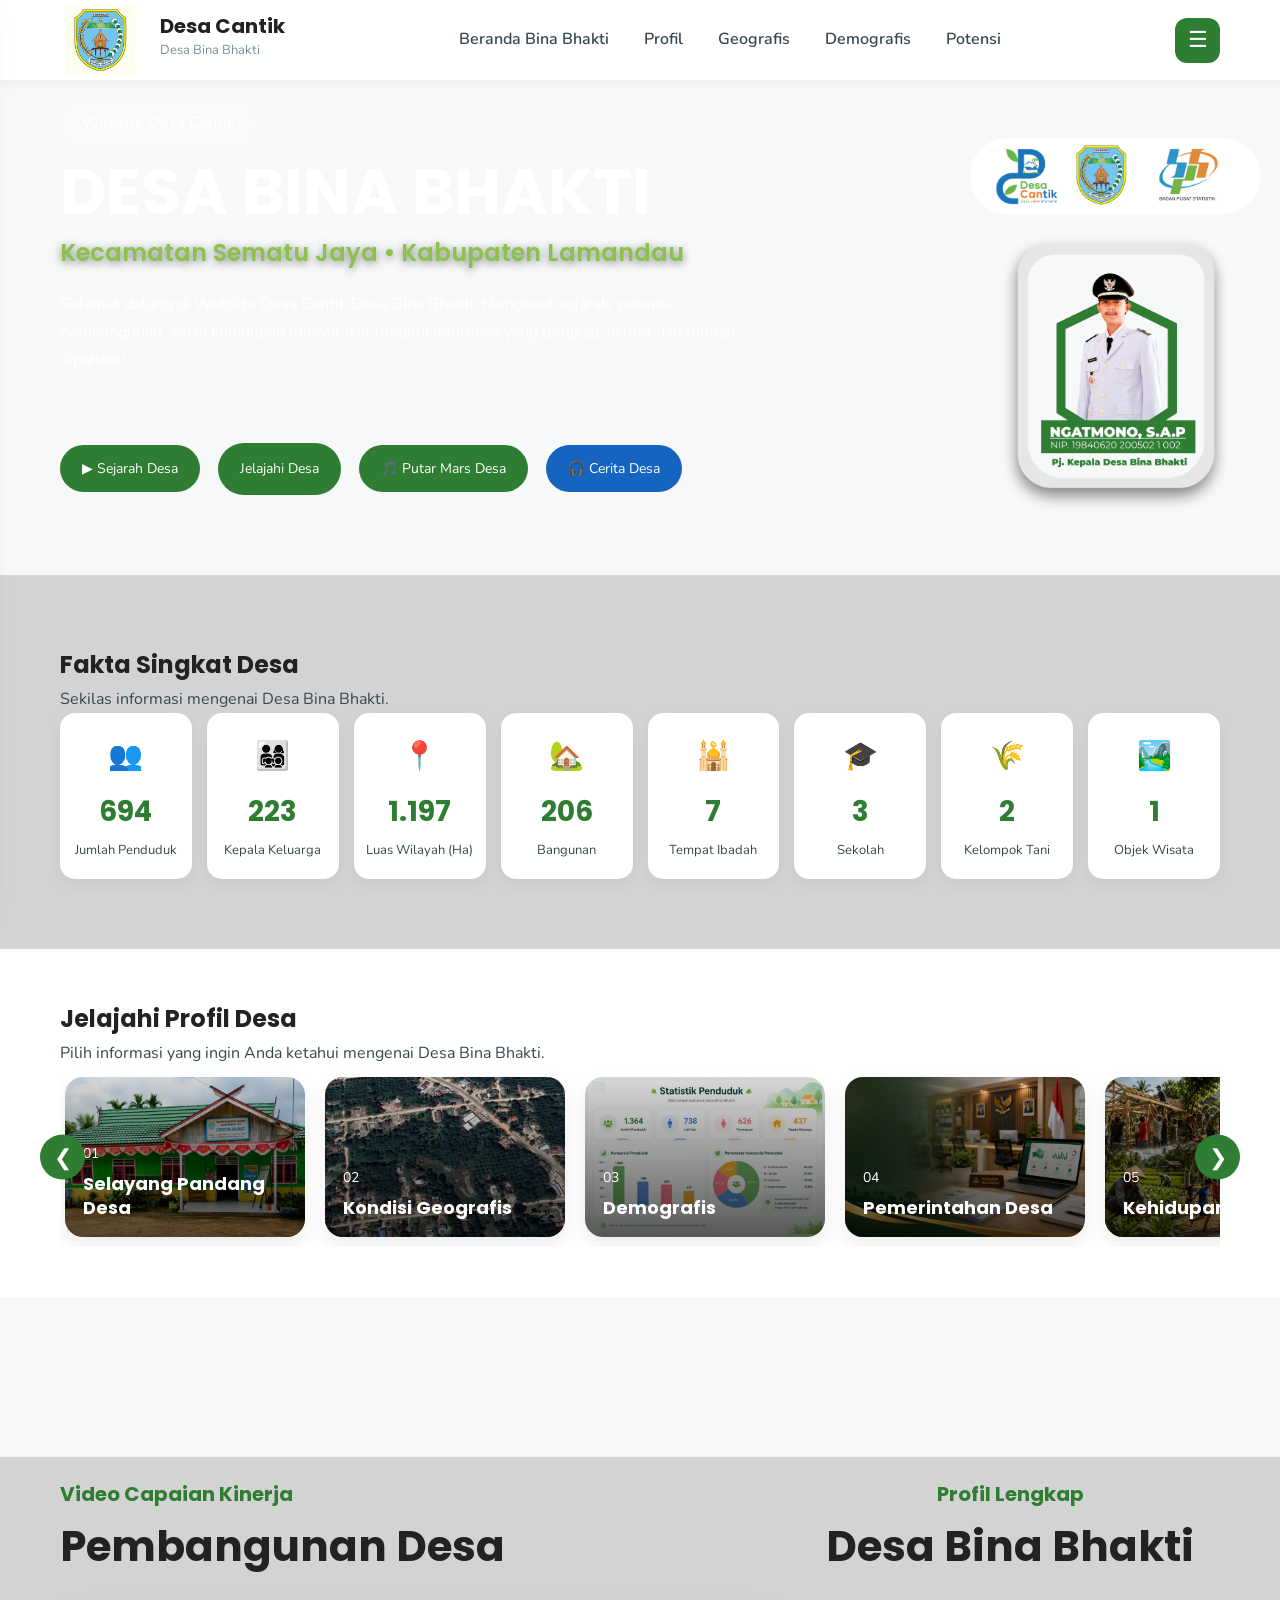
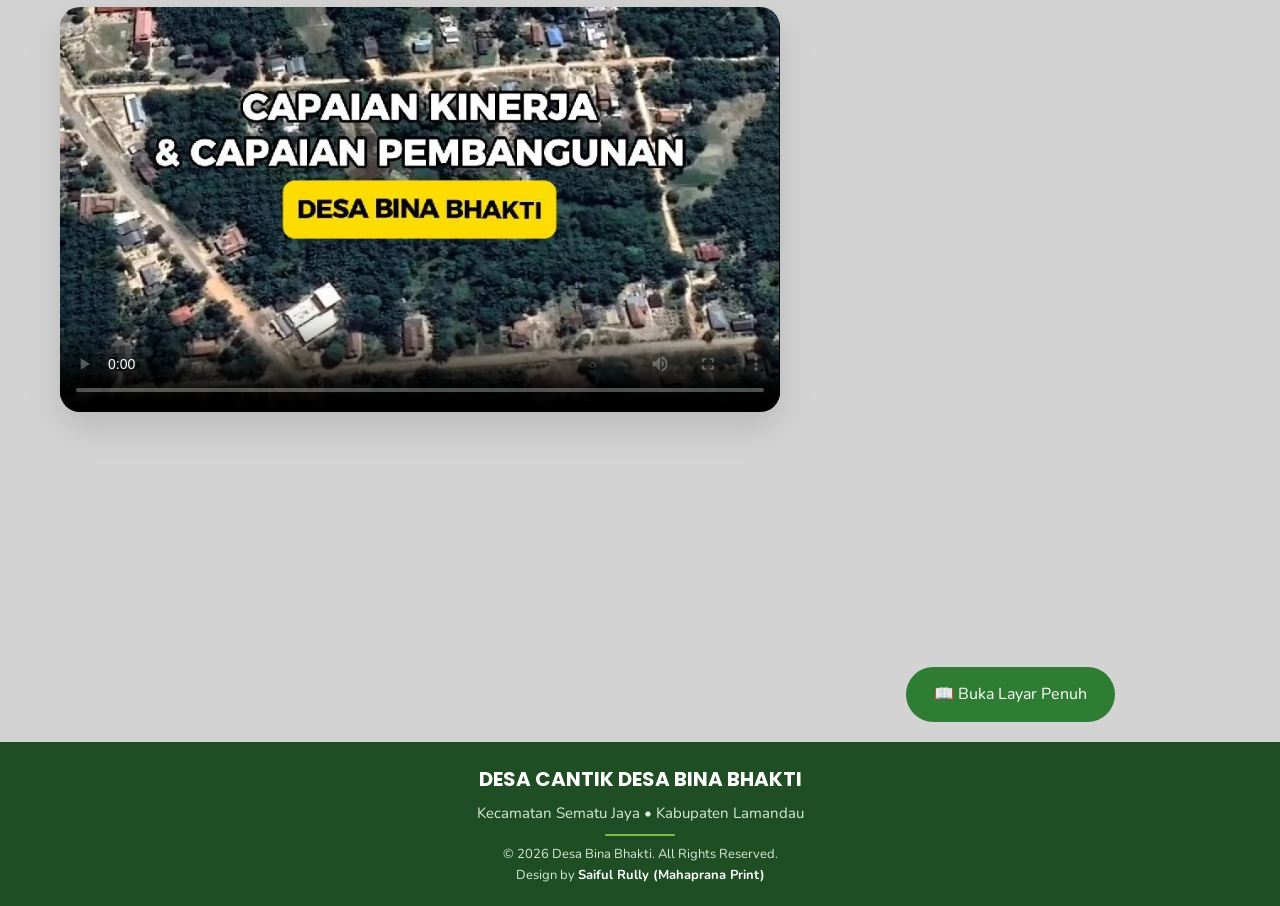
==== commit 059a87bd: "Update index.html" ====
--- a/index.html
+++ b/index.html
@@ -583,7 +583,7 @@
                 <h1>Desa Bina Bhakti</h1>
 
                 <iframe
-                    src="https://drive.google.com/file/d/ID_FILE_ANDA/preview"
+                    src="https://drive.google.com/file/d/1WpsZSS9A2oWYWk1CP4yYUmplQYwBYre1/preview"
                     width="100%"
                     height="650"
                     style="border:none;border-radius:15px;">
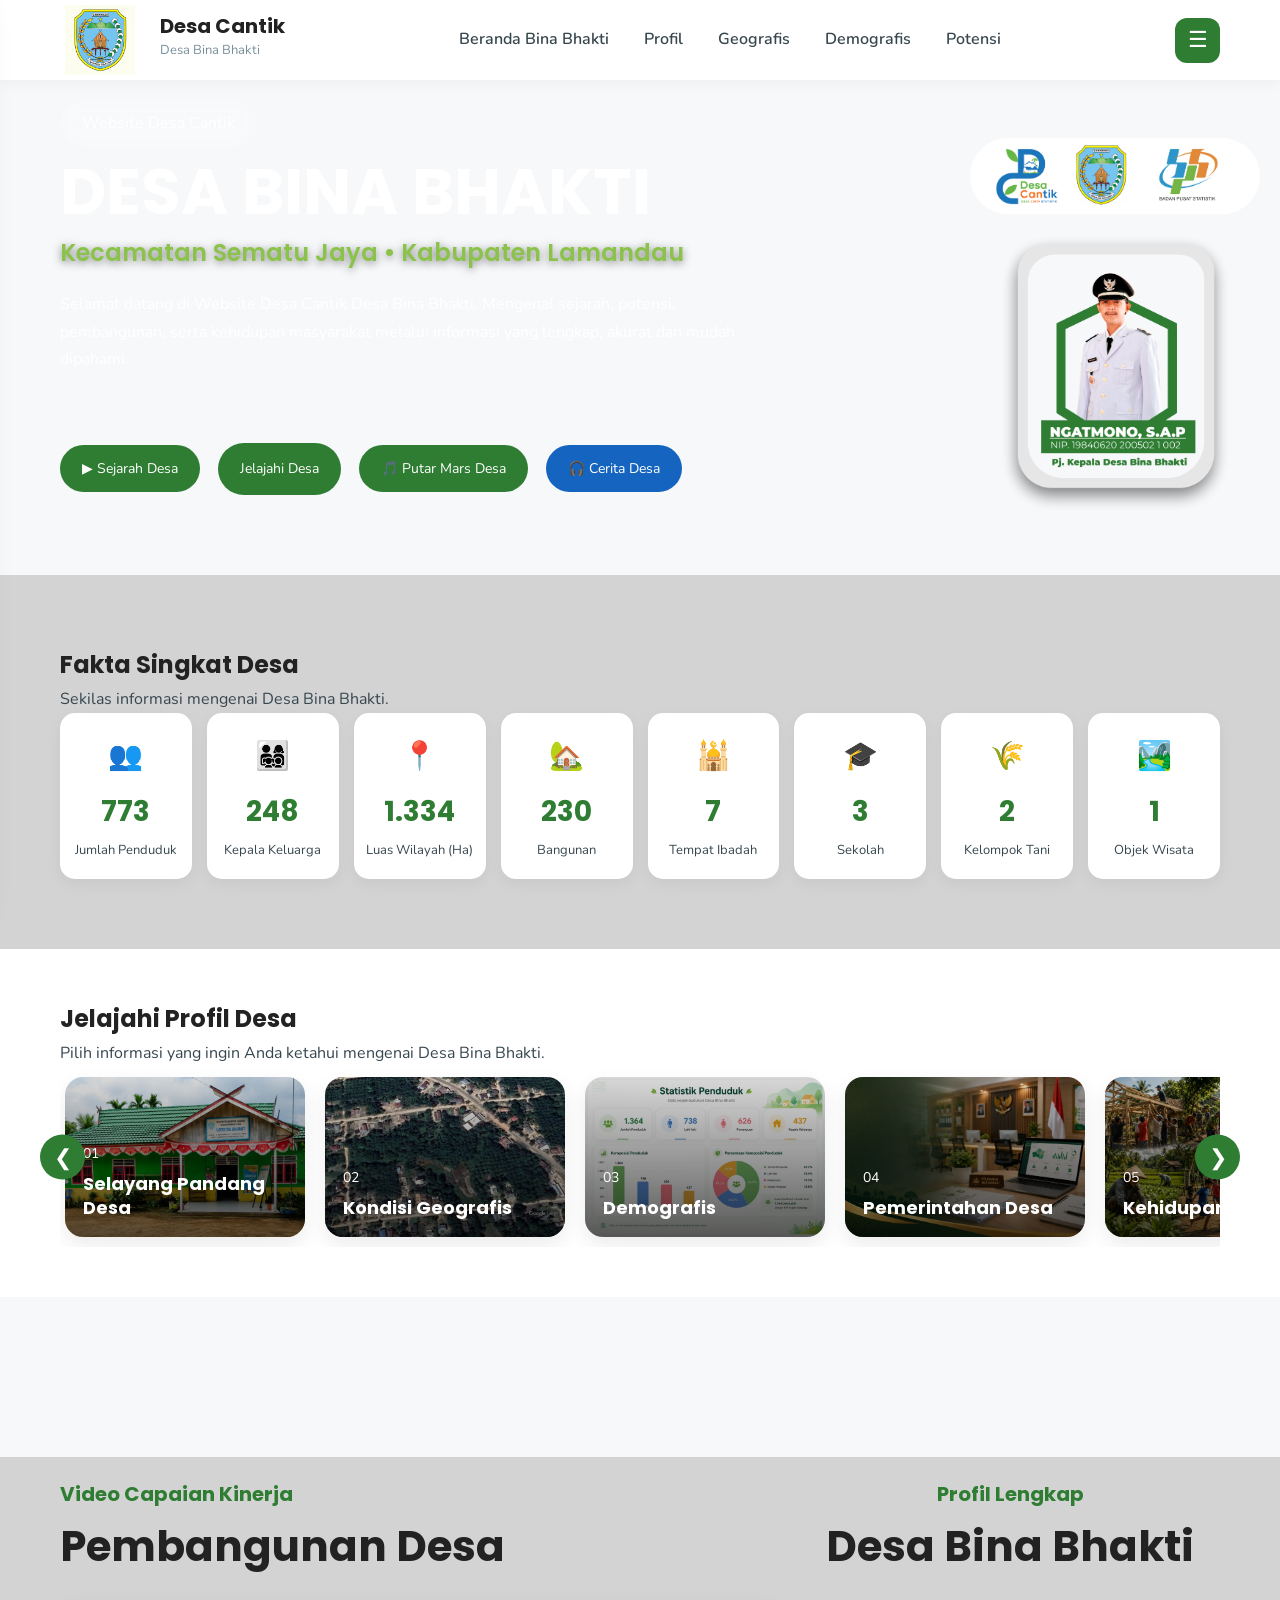
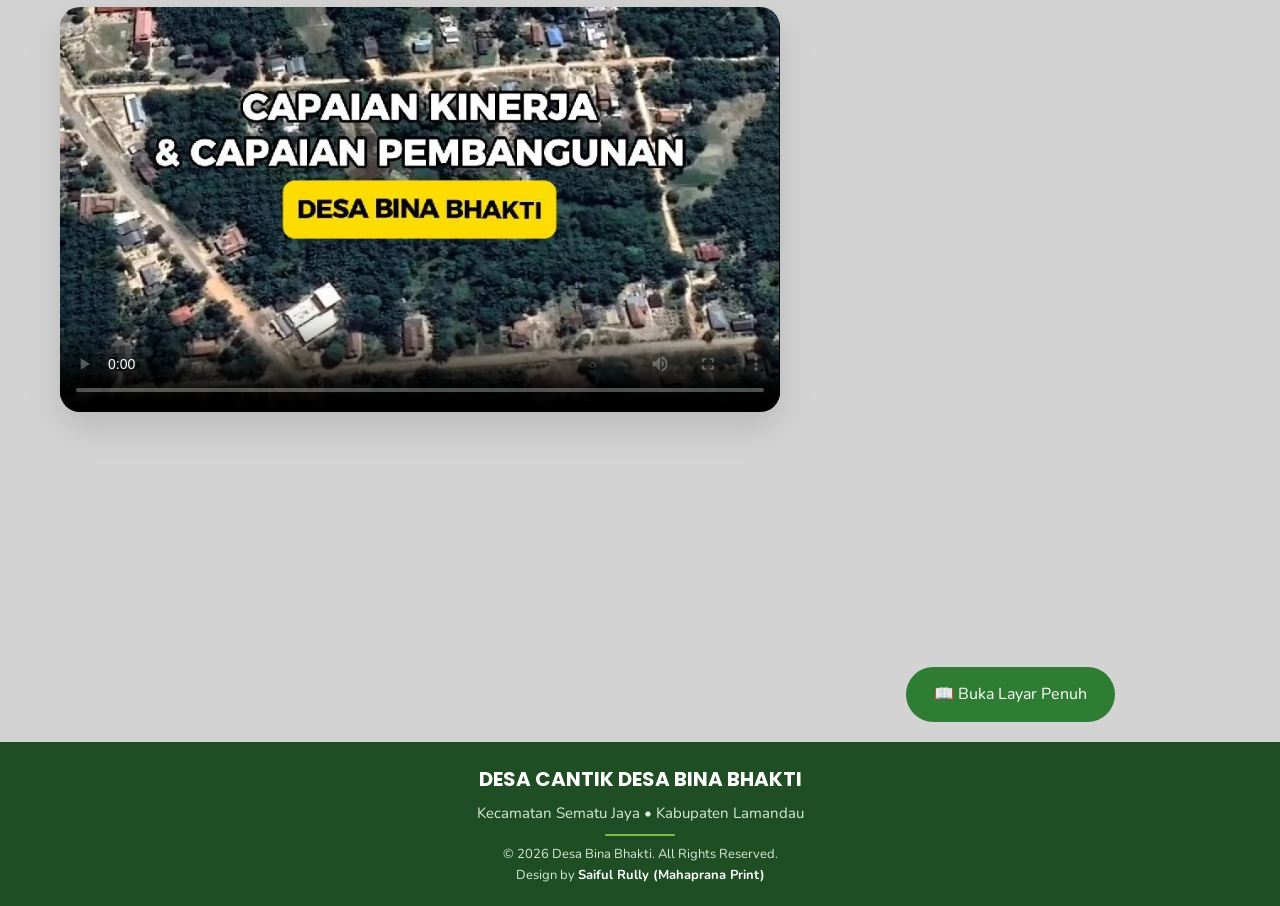
==== commit d66c1ffd: "Update index.html" ====
--- a/index.html
+++ b/index.html
@@ -583,7 +583,7 @@
                 <h1>Desa Bina Bhakti</h1>
 
                 <iframe
-                    src="https://drive.google.com/file/d/1WpsZSS9A2oWYWk1CP4yYUmplQYwBYre1/preview"
+                    src="https://drive.google.com/file/d/13Y8w0pPIU-WybMe0gXgEBY31n7KZt97X/preview"
                     width="100%"
                     height="650"
                     style="border:none;border-radius:15px;">
@@ -591,7 +591,7 @@
 
                 <div class="ebook-button">
 
-                    <a href="https://drive.google.com/file/d/1WpsZSS9A2oWYWk1CP4yYUmplQYwBYre1/view"
+                    <a href="https://drive.google.com/file/d/13Y8w0pPIU-WybMe0gXgEBY31n7KZt97X/view"
                     target="_blank"
                     class="btn">
 
